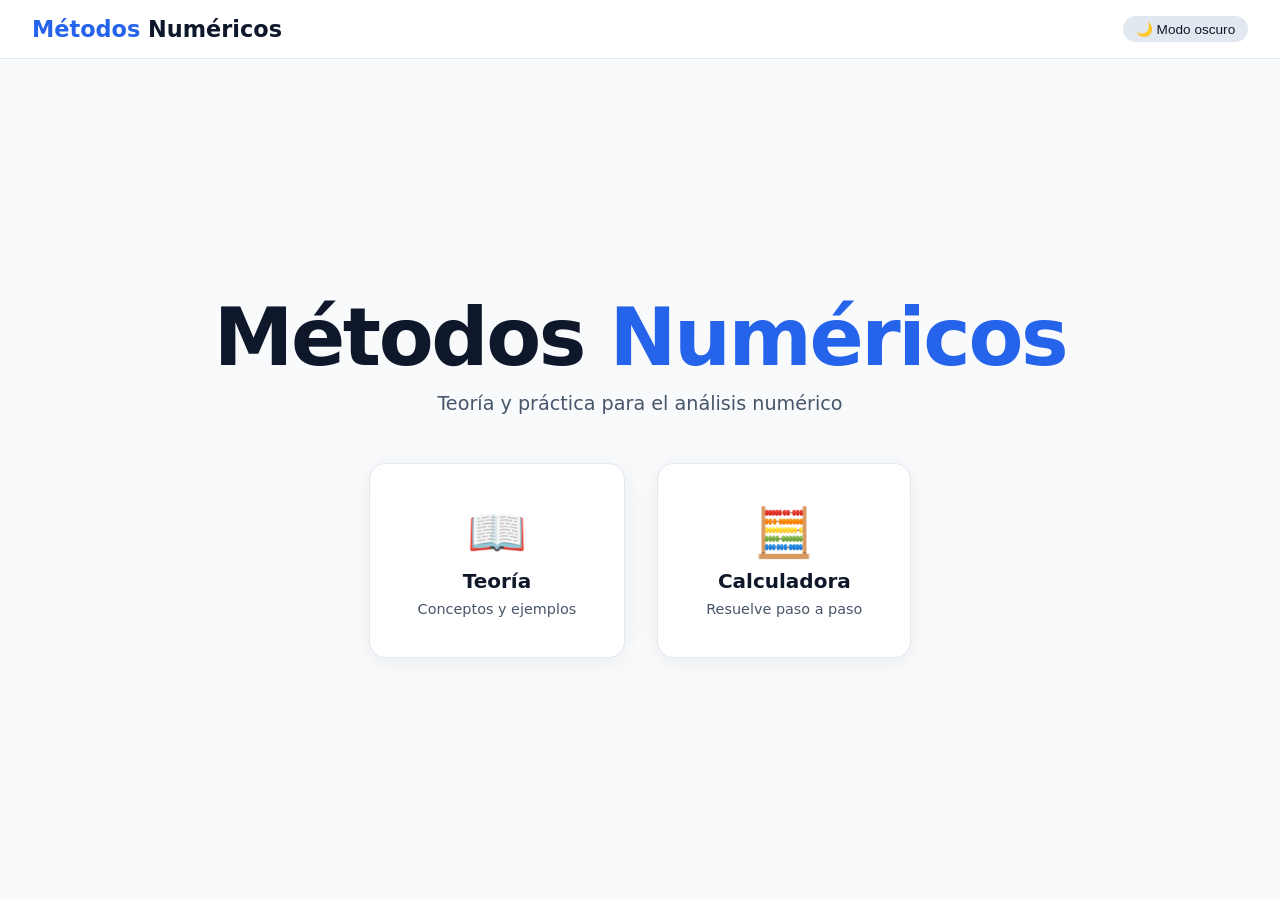
==== index.html @ 533197be "Add files via upload" ====
<!DOCTYPE html>
<html lang="es">
<head>
    <meta charset="UTF-8">
    <meta name="viewport" content="width=device-width, initial-scale=1.0">
    <title>Métodos Numéricos</title>
    <link rel="stylesheet" href="style.css">
</head>
<body>
    <header class="app-header">
        <div class="logo">Métodos <span>Numéricos</span></div>
        <button class="theme-toggle" id="themeToggle">🌙 Modo oscuro</button>
    </header>

    <main class="home">
        <h1>Métodos <span>Numéricos</span></h1>
        <p>Teoría y práctica para el análisis numérico</p>
        <div class="home-choices">
            <a href="teoria.html" class="choice-card">
                <span class="icon">📖</span>
                <span class="label">Teoría</span>
                <span class="desc">Conceptos y ejemplos</span>
            </a>
            <a href="calculadora.html" class="choice-card">
                <span class="icon">🧮</span>
                <span class="label">Calculadora</span>
                <span class="desc">Resuelve paso a paso</span>
            </a>
        </div>
    </main>

    <script src="theme.js"></script>
</body>
</html>
---- style.css ----
/* style.css */
:root {
    --bg: #f8fafc;
    --surface: #ffffff;
    --card-bg: #ffffff;
    --border: #e2e8f0;
    --text: #0f172a;
    --text-muted: #475569;
    --accent: #2563eb;
    --accent-soft: #dbeafe;
    --shadow: 0 4px 24px rgba(0, 0, 0, 0.06);
    --radius: 1rem;
    --transition: 0.3s ease;
}
[data-theme="dark"] {
    --bg: #0f172a;
    --surface: #1e293b;
    --card-bg: #1e293b;
    --border: #334155;
    --text: #f1f5f9;
    --text-muted: #94a3b8;
    --accent: #60a5fa;
    --accent-soft: #1e3a5f;
    --shadow: 0 4px 24px rgba(0, 0, 0, 0.4);
}
* {
    box-sizing: border-box;
    margin: 0;
    padding: 0;
}
html { font-size: 16px; scroll-behavior: smooth; }
body {
    font-family: 'Inter', system-ui, sans-serif;
    background: var(--bg);
    color: var(--text);
    min-height: 100vh;
    transition: background var(--transition), color var(--transition);
}
.app-header {
    display: flex;
    justify-content: space-between;
    align-items: center;
    padding: 1rem 2rem;
    background: var(--surface);
    border-bottom: 1px solid var(--border);
    position: sticky;
    top: 0;
    z-index: 100;
    backdrop-filter: blur(8px);
}
.app-header .logo {
    font-size: 1.4rem;
    font-weight: 700;
    color: var(--accent);
}
.app-header .logo span { color: var(--text); }
.theme-toggle {
    background: var(--border);
    border: none;
    border-radius: 2rem;
    padding: 0.3rem 0.8rem;
    font-size: 0.85rem;
    font-weight: 500;
    color: var(--text);
    cursor: pointer;
}
.theme-toggle:hover { background: var(--accent-soft); }
.home {
    flex: 1;
    display: flex;
    flex-direction: column;
    justify-content: center;
    align-items: center;
    padding: 2rem;
    text-align: center;
    min-height: calc(100vh - 70px);
}
.home h1 {
    font-size: clamp(2.8rem, 10vw, 5rem);
    font-weight: 700;
    letter-spacing: -0.03em;
    color: var(--text);
}
.home h1 span { color: var(--accent); }
.home p {
    font-size: 1.2rem;
    color: var(--text-muted);
    margin: 0.5rem 0 3rem;
}
.home-choices {
    display: flex;
    gap: 2rem;
    flex-wrap: wrap;
    justify-content: center;
}
.choice-card {
    background: var(--card-bg);
    border: 1px solid var(--border);
    border-radius: var(--radius);
    padding: 2.5rem 3rem;
    min-width: 200px;
    box-shadow: var(--shadow);
    cursor: pointer;
    transition: transform 0.25s, box-shadow 0.3s;
    color: var(--text);
    text-decoration: none;
    display: flex;
    flex-direction: column;
    align-items: center;
    gap: 0.5rem;
}
.choice-card:hover {
    transform: translateY(-6px);
    box-shadow: 0 12px 48px rgba(0, 0, 0, 0.1);
}
.choice-card .icon { font-size: 3rem; }
.choice-card .label { font-size: 1.25rem; font-weight: 600; }
.choice-card .desc { font-size: 0.9rem; color: var(--text-muted); }
.content {
    flex: 1;
    padding: 2rem 2rem 4rem;
    max-width: 1200px;
    margin: 0 auto;
    width: 100%;
}
.content-header {
    display: flex;
    align-items: center;
    gap: 1rem;
    margin-bottom: 2rem;
    flex-wrap: wrap;
}
.btn-back {
    background: transparent;
    border: none;
    font-size: 1rem;
    font-weight: 500;
    color: var(--text-muted);
    cursor: pointer;
    padding: 0.4rem 0.8rem;
    border-radius: 0.5rem;
    text-decoration: none;
}
.btn-back:hover {
    background: var(--border);
    color: var(--text);
}
.content-title {
    font-size: 1.8rem;
    font-weight: 600;
    color: var(--text);
}
.theory-grid {
    display: grid;
    grid-template-columns: repeat(auto-fill, minmax(300px, 1fr));
    gap: 1.5rem;
}
.theory-card {
    background: var(--card-bg);
    border: 1px solid var(--border);
    border-radius: var(--radius);
    padding: 1.5rem 1.75rem;
    box-shadow: var(--shadow);
    transition: box-shadow 0.25s, transform 0.2s;
    display: flex;
    flex-direction: column;
}
.theory-card:hover {
    box-shadow: 0 8px 32px rgba(0, 0, 0, 0.08);
    transform: translateY(-3px);
}
.theory-card h3 {
    font-size: 1.1rem;
    font-weight: 600;
    color: var(--text);
    display: flex;
    align-items: center;
    gap: 0.5rem;
    margin-bottom: 0.4rem;
}
.theory-card p {
    font-size: 0.9rem;
    color: var(--text-muted);
    line-height: 1.5;
    flex: 1;
}
.theory-card .card-actions {
    display: flex;
    gap: 0.75rem;
    margin-top: 1rem;
    flex-wrap: wrap;
}
.btn-theory-detail {
    background: var(--accent-soft);
    color: var(--accent);
    border: none;
    padding: 0.3rem 1rem;
    border-radius: 2rem;
    font-size: 0.8rem;
    font-weight: 600;
    cursor: pointer;
}
.btn-theory-detail:hover {
    background: var(--accent);
    color: white;
}
.btn-calc-link {
    background: var(--border);
    color: var(--text);
    border: none;
    padding: 0.3rem 1rem;
    border-radius: 2rem;
    font-size: 0.8rem;
    font-weight: 600;
    cursor: pointer;
    text-decoration: none;
}
.btn-calc-link:hover {
    background: var(--text);
    color: var(--bg);
}
.theory-detail {
    background: var(--card-bg);
    border: 1px solid var(--border);
    border-radius: var(--radius);
    padding: 2rem;
    margin-top: 1.5rem;
    box-shadow: var(--shadow);
    display: none;
    animation: fadeSlide 0.3s ease;
}
.theory-detail.open { display: block; }
.theory-detail h2 {
    font-size: 1.5rem;
    font-weight: 600;
    color: var(--text);
    margin-bottom: 0.5rem;
}
.theory-detail .explanation {
    font-size: 1rem;
    line-height: 1.7;
    color: var(--text);
    margin-bottom: 1rem;
}
.theory-detail .formula {
    background: var(--bg);
    padding: 1rem 1.5rem;
    border-radius: 0.75rem;
    border-left: 4px solid var(--accent);
    margin: 1rem 0;
    overflow-x: auto;
}
.theory-detail .example-box {
    background: var(--bg);
    border-radius: 0.75rem;
    padding: 1rem 1.5rem;
    margin: 1rem 0;
    border-left: 4px solid var(--accent-soft);
}
.theory-detail .example-box h4 {
    font-weight: 600;
    color: var(--accent);
    margin-bottom: 0.25rem;
}
.detail-actions {
    display: flex;
    gap: 1rem;
    flex-wrap: wrap;
    margin-top: 1.5rem;
}
.btn-close-detail, .btn-to-calc-detail {
    padding: 0.4rem 1.2rem;
    border: none;
    border-radius: 2rem;
    font-weight: 500;
    font-size: 0.9rem;
    cursor: pointer;
}
.btn-close-detail {
    background: var(--border);
    color: var(--text);
}
.btn-close-detail:hover {
    background: var(--text-muted);
    color: white;
}
.btn-to-calc-detail {
    background: var(--accent-soft);
    color: var(--accent);
    text-decoration: none;
}
.btn-to-calc-detail:hover {
    background: var(--accent);
    color: white;
}
.calc-selector {
    display: grid;
    grid-template-columns: repeat(auto-fill, minmax(200px, 1fr));
    gap: 1rem;
    margin-bottom: 2rem;
}
.calc-selector-item {
    background: var(--card-bg);
    border: 1px solid var(--border);
    border-radius: var(--radius);
    padding: 1rem 1.2rem;
    cursor: pointer;
    transition: transform 0.2s, border-color 0.2s;
    text-align: center;
    box-shadow: var(--shadow);
}
.calc-selector-item:hover {
    transform: translateY(-3px);
    border-color: var(--accent);
}
.calc-selector-item.active {
    border-color: var(--accent);
    background: var(--accent-soft);
}
.calc-selector-item .icon { font-size: 2rem; }
.calc-selector-item .name {
    font-weight: 600;
    margin-top: 0.3rem;
    color: var(--text);
}
.calc-container {
    background: var(--card-bg);
    border: 1px solid var(--border);
    border-radius: var(--radius);
    padding: 2rem;
    box-shadow: var(--shadow);
}
.calc-container h2 {
    font-size: 1.5rem;
    font-weight: 600;
    color: var(--text);
    margin-bottom: 0.5rem;
    display: flex;
    align-items: center;
    gap: 0.5rem;
}
.calc-container .help-box {
    background: var(--bg);
    border-left: 4px solid var(--accent);
    padding: 0.8rem 1.2rem;
    border-radius: 0.5rem;
    margin: 0.5rem 0 1.2rem;
    font-size: 0.95rem;
    color: var(--text);
}
.calc-container .help-box strong { color: var(--accent); }
.field-group {
    margin-bottom: 1rem;
}
.field-group label {
    display: block;
    font-size: 0.8rem;
    font-weight: 600;
    text-transform: uppercase;
    letter-spacing: 0.03em;
    color: var(--text-muted);
    margin-bottom: 0.2rem;
}
.field-group input,
.field-group textarea {
    width: 100%;
    padding: 0.6rem 0.8rem;
    border: 1px solid var(--border);
    border-radius: 0.6rem;
    font-size: 0.95rem;
    background: var(--bg);
    color: var(--text);
    transition: border-color 0.2s;
}
.field-group input:focus,
.field-group textarea:focus {
    outline: none;
    border-color: var(--accent);
    box-shadow: 0 0 0 3px rgba(37, 99, 235, 0.15);
}
.field-group textarea {
    resize: vertical;
    min-height: 60px;
}
.calc-actions {
    display: flex;
    gap: 0.75rem;
    flex-wrap: wrap;
    margin: 1rem 0;
}
.btn-primary {
    background: var(--accent);
    color: white;
    border: none;
    padding: 0.6rem 1.6rem;
    border-radius: 2rem;
    font-weight: 600;
    font-size: 0.9rem;
    cursor: pointer;
}
.btn-primary:hover {
    background: var(--accent-soft);
    color: var(--text);
}
.btn-secondary {
    background: var(--border);
    color: var(--text);
    border: none;
    padding: 0.6rem 1.6rem;
    border-radius: 2rem;
    font-weight: 600;
    font-size: 0.9rem;
    cursor: pointer;
}
.btn-secondary:hover {
    background: var(--text-muted);
    color: white;
}
.result-box {
    margin-top: 1.5rem;
    padding: 1rem 1.5rem;
    background: var(--bg);
    border-radius: 0.75rem;
    border-left: 4px solid var(--accent);
    font-size: 0.95rem;
    color: var(--text);
    overflow-x: auto;
    display: none;
}
.result-box.visible { display: block; }
.result-box .step {
    margin: 0.8rem 0;
    padding: 0.6rem 1rem;
    background: var(--card-bg);
    border-radius: 0.5rem;
    border-left: 3px solid var(--accent-soft);
}
.result-box .step strong { color: var(--accent); }
.result-box table {
    width: 100%;
    border-collapse: collapse;
    margin: 0.8rem 0;
    font-size: 0.9rem;
}
.result-box th,
.result-box td {
    padding: 0.4rem 0.6rem;
    border: 1px solid var(--border);
    text-align: left;
}
.result-box th { background: var(--border); font-weight: 600; }
.result-box .metric-row {
    display: flex;
    flex-wrap: wrap;
    gap: 0.75rem;
    margin: 0.5rem 0 1rem;
}
.result-box .metric {
    background: var(--card-bg);
    padding: 0.3rem 1rem;
    border-radius: 2rem;
    border: 1px solid var(--border);
}
.result-box .metric .label { color: var(--text-muted); margin-right: 0.3rem; }
.result-box .metric .value { font-weight: 600; }
.badge-green {
    background: #d1fae5;
    color: #065f46;
    padding: 0.15rem 0.6rem;
    border-radius: 20px;
    font-size: 0.75rem;
    font-weight: 600;
}
.badge-red {
    background: #fee2e2;
    color: #991b1b;
    padding: 0.15rem 0.6rem;
    border-radius: 20px;
    font-size: 0.75rem;
    font-weight: 600;
}
@keyframes fadeSlide {
    0% { opacity: 0; transform: translateY(10px); }
    100% { opacity: 1; transform: translateY(0); }
}
@media (max-width: 768px) {
    .home-choices { flex-direction: column; gap: 1rem; width: 100%; max-width: 320px; }
    .choice-card { padding: 1.5rem 2rem; }
    .content { padding: 1rem; }
    .theory-grid, .calc-selector { grid-template-columns: 1fr; }
    .calc-container { padding: 1.25rem; }
    .app-header { padding: 0.75rem 1rem; }
}
@media (max-width: 480px) {
    .home h1 { font-size: 2.5rem; }
}
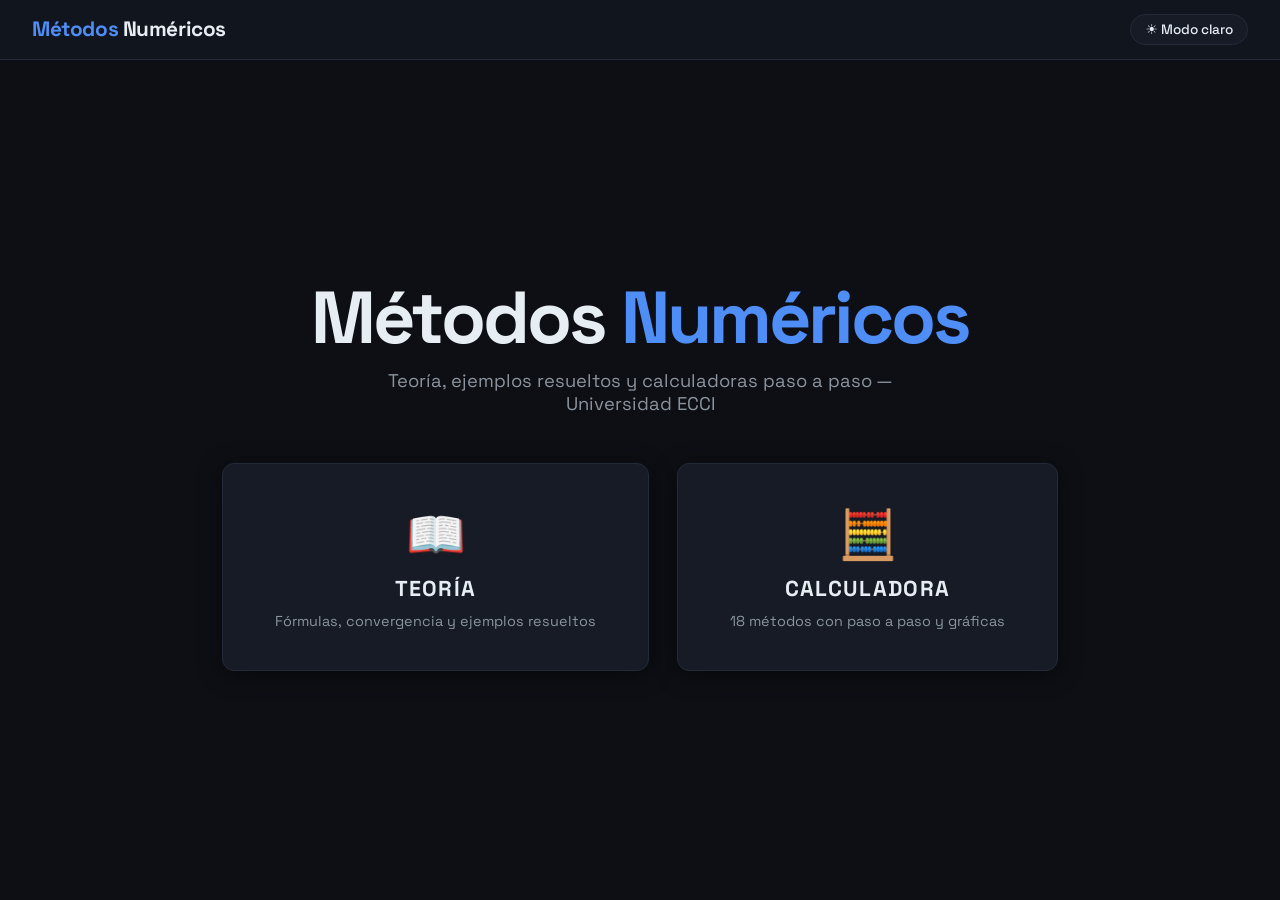
==== commit e846c65b: "Rework app: fix function parser, add theory content and step-by-step calculators - Add nm-core.js: p" ====
--- a/index.html
+++ b/index.html
@@ -4,6 +4,9 @@
     <meta charset="UTF-8">
     <meta name="viewport" content="width=device-width, initial-scale=1.0">
     <title>Métodos Numéricos</title>
+    <link rel="preconnect" href="https://fonts.googleapis.com">
+    <link rel="preconnect" href="https://fonts.gstatic.com" crossorigin>
+    <link href="https://fonts.googleapis.com/css2?family=Space+Grotesk:wght@400;500;600;700&family=JetBrains+Mono:wght@400;500;600&display=swap" rel="stylesheet">
     <link rel="stylesheet" href="style.css">
 </head>
 <body>
@@ -14,17 +17,17 @@
 
     <main class="home">
         <h1>Métodos <span>Numéricos</span></h1>
-        <p>Teoría y práctica para el análisis numérico</p>
+        <p>Teoría, ejemplos resueltos y calculadoras paso a paso — Universidad ECCI</p>
         <div class="home-choices">
             <a href="teoria.html" class="choice-card">
                 <span class="icon">📖</span>
                 <span class="label">Teoría</span>
-                <span class="desc">Conceptos y ejemplos</span>
+                <span class="desc">Fórmulas, convergencia y ejemplos resueltos</span>
             </a>
             <a href="calculadora.html" class="choice-card">
                 <span class="icon">🧮</span>
                 <span class="label">Calculadora</span>
-                <span class="desc">Resuelve paso a paso</span>
+                <span class="desc">18 métodos con paso a paso y gráficas</span>
             </a>
         </div>
     </main>
--- a/style.css
+++ b/style.css
@@ -1,72 +1,92 @@
-/* style.css */
+/* ============================================================
+   style.css — Métodos Numéricos (GitHub dark theme)
+   Dark por defecto; tema claro opcional vía [data-theme="light"]
+   ============================================================ */
 :root {
-    --bg: #f8fafc;
+    --bg: #0d0f14;
+    --surface: #131720;
+    --card-bg: #161b26;
+    --border: #232a38;
+    --text: #e6edf3;
+    --text-muted: #8b949e;
+    --accent: #4f8ef7;
+    --accent-soft: rgba(79, 142, 247, 0.14);
+    --green: #3fb950;
+    --green-soft: rgba(63, 185, 80, 0.14);
+    --red: #f85149;
+    --yellow: #d29922;
+    --shadow: 0 4px 24px rgba(0, 0, 0, 0.45);
+    --radius: 12px;
+    --radius-sm: 8px;
+    --transition: 0.25s ease;
+    --sans: 'Space Grotesk', system-ui, sans-serif;
+    --mono: 'JetBrains Mono', ui-monospace, 'Cascadia Code', monospace;
+}
+[data-theme="light"] {
+    --bg: #f6f8fa;
     --surface: #ffffff;
     --card-bg: #ffffff;
-    --border: #e2e8f0;
-    --text: #0f172a;
-    --text-muted: #475569;
-    --accent: #2563eb;
-    --accent-soft: #dbeafe;
-    --shadow: 0 4px 24px rgba(0, 0, 0, 0.06);
-    --radius: 1rem;
-    --transition: 0.3s ease;
-}
-[data-theme="dark"] {
-    --bg: #0f172a;
-    --surface: #1e293b;
-    --card-bg: #1e293b;
-    --border: #334155;
-    --text: #f1f5f9;
-    --text-muted: #94a3b8;
-    --accent: #60a5fa;
-    --accent-soft: #1e3a5f;
-    --shadow: 0 4px 24px rgba(0, 0, 0, 0.4);
-}
-* {
-    box-sizing: border-box;
-    margin: 0;
-    padding: 0;
-}
+    --border: #d0d7de;
+    --text: #1f2328;
+    --text-muted: #57606a;
+    --accent: #0969da;
+    --accent-soft: rgba(9, 105, 218, 0.12);
+    --green: #1a7f37;
+    --green-soft: rgba(26, 127, 55, 0.12);
+    --red: #cf222e;
+    --yellow: #9a6700;
+    --shadow: 0 4px 24px rgba(0, 0, 0, 0.07);
+}
+
+* { box-sizing: border-box; margin: 0; padding: 0; }
 html { font-size: 16px; scroll-behavior: smooth; }
 body {
-    font-family: 'Inter', system-ui, sans-serif;
+    font-family: var(--sans);
     background: var(--bg);
     color: var(--text);
     min-height: 100vh;
     transition: background var(--transition), color var(--transition);
 }
+code, pre, input, textarea, table, .metric .value, .func-preview {
+    font-family: var(--mono);
+}
+
+/* ===== HEADER ===== */
 .app-header {
     display: flex;
     justify-content: space-between;
     align-items: center;
-    padding: 1rem 2rem;
-    background: var(--surface);
+    padding: 0.9rem 2rem;
+    background: color-mix(in srgb, var(--surface) 85%, transparent);
     border-bottom: 1px solid var(--border);
     position: sticky;
     top: 0;
     z-index: 100;
-    backdrop-filter: blur(8px);
+    backdrop-filter: blur(10px);
 }
 .app-header .logo {
-    font-size: 1.4rem;
+    font-size: 1.3rem;
     font-weight: 700;
+    letter-spacing: -0.02em;
     color: var(--accent);
 }
 .app-header .logo span { color: var(--text); }
 .theme-toggle {
-    background: var(--border);
-    border: none;
+    background: var(--card-bg);
+    border: 1px solid var(--border);
     border-radius: 2rem;
-    padding: 0.3rem 0.8rem;
+    padding: 0.35rem 0.9rem;
+    font-family: var(--sans);
     font-size: 0.85rem;
     font-weight: 500;
     color: var(--text);
     cursor: pointer;
-}
-.theme-toggle:hover { background: var(--accent-soft); }
+    transition: border-color var(--transition), background var(--transition);
+}
+.theme-toggle:hover { border-color: var(--accent); background: var(--accent-soft); }
+
+/* ===== HOME / LANDING ===== */
 .home {
-    flex: 1;
     display: flex;
     flex-direction: column;
     justify-content: center;
@@ -76,20 +96,21 @@
     min-height: calc(100vh - 70px);
 }
 .home h1 {
-    font-size: clamp(2.8rem, 10vw, 5rem);
+    font-size: clamp(2.6rem, 9vw, 4.6rem);
     font-weight: 700;
-    letter-spacing: -0.03em;
-    color: var(--text);
+    letter-spacing: -0.04em;
+    line-height: 1.05;
 }
 .home h1 span { color: var(--accent); }
-.home p {
-    font-size: 1.2rem;
-    color: var(--text-muted);
-    margin: 0.5rem 0 3rem;
+.home > p {
+    font-size: 1.15rem;
+    color: var(--text-muted);
+    margin: 0.8rem 0 3rem;
+    max-width: 34rem;
 }
 .home-choices {
     display: flex;
-    gap: 2rem;
+    gap: 1.75rem;
     flex-wrap: wrap;
     justify-content: center;
 }
@@ -97,27 +118,46 @@
     background: var(--card-bg);
     border: 1px solid var(--border);
     border-radius: var(--radius);
-    padding: 2.5rem 3rem;
-    min-width: 200px;
+    padding: 2.5rem 3.25rem;
+    min-width: 240px;
     box-shadow: var(--shadow);
     cursor: pointer;
-    transition: transform 0.25s, box-shadow 0.3s;
+    transition: transform 0.25s ease, border-color 0.25s ease, box-shadow 0.3s ease;
     color: var(--text);
     text-decoration: none;
     display: flex;
     flex-direction: column;
     align-items: center;
-    gap: 0.5rem;
+    gap: 0.6rem;
+    position: relative;
+    overflow: hidden;
+}
+.choice-card::before {
+    content: '';
+    position: absolute;
+    inset: 0 0 auto 0;
+    height: 3px;
+    background: linear-gradient(90deg, var(--accent), #7c5cff);
+    opacity: 0;
+    transition: opacity 0.25s;
 }
 .choice-card:hover {
     transform: translateY(-6px);
-    box-shadow: 0 12px 48px rgba(0, 0, 0, 0.1);
-}
+    border-color: var(--accent);
+    box-shadow: 0 14px 44px rgba(79, 142, 247, 0.18);
+}
+.choice-card:hover::before { opacity: 1; }
 .choice-card .icon { font-size: 3rem; }
-.choice-card .label { font-size: 1.25rem; font-weight: 600; }
+.choice-card .label {
+    font-size: 1.35rem;
+    font-weight: 700;
+    letter-spacing: 0.06em;
+    text-transform: uppercase;
+}
 .choice-card .desc { font-size: 0.9rem; color: var(--text-muted); }
+
+/* ===== LAYOUT CONTENIDO ===== */
 .content {
-    flex: 1;
     padding: 2rem 2rem 4rem;
     max-width: 1200px;
     margin: 0 auto;
@@ -132,47 +172,42 @@
 }
 .btn-back {
     background: transparent;
-    border: none;
-    font-size: 1rem;
+    border: 1px solid transparent;
+    font-size: 0.95rem;
     font-weight: 500;
     color: var(--text-muted);
     cursor: pointer;
     padding: 0.4rem 0.8rem;
-    border-radius: 0.5rem;
+    border-radius: var(--radius-sm);
     text-decoration: none;
-}
-.btn-back:hover {
-    background: var(--border);
-    color: var(--text);
-}
+    transition: background var(--transition), color var(--transition);
+}
+.btn-back:hover { background: var(--card-bg); color: var(--text); border-color: var(--border); }
 .content-title {
-    font-size: 1.8rem;
-    font-weight: 600;
-    color: var(--text);
-}
+    font-size: 1.7rem;
+    font-weight: 700;
+    letter-spacing: -0.02em;
+}
+
+/* ===== TEORÍA ===== */
 .theory-grid {
     display: grid;
     grid-template-columns: repeat(auto-fill, minmax(300px, 1fr));
-    gap: 1.5rem;
+    gap: 1.25rem;
 }
 .theory-card {
     background: var(--card-bg);
     border: 1px solid var(--border);
     border-radius: var(--radius);
-    padding: 1.5rem 1.75rem;
-    box-shadow: var(--shadow);
-    transition: box-shadow 0.25s, transform 0.2s;
+    padding: 1.4rem 1.6rem;
+    transition: transform 0.2s ease, border-color 0.2s ease;
     display: flex;
     flex-direction: column;
 }
-.theory-card:hover {
-    box-shadow: 0 8px 32px rgba(0, 0, 0, 0.08);
-    transform: translateY(-3px);
-}
+.theory-card:hover { transform: translateY(-3px); border-color: var(--accent); }
 .theory-card h3 {
-    font-size: 1.1rem;
-    font-weight: 600;
-    color: var(--text);
+    font-size: 1.05rem;
+    font-weight: 600;
     display: flex;
     align-items: center;
     gap: 0.5rem;
@@ -181,44 +216,42 @@
 .theory-card p {
     font-size: 0.9rem;
     color: var(--text-muted);
-    line-height: 1.5;
+    line-height: 1.55;
     flex: 1;
 }
 .theory-card .card-actions {
     display: flex;
-    gap: 0.75rem;
+    gap: 0.6rem;
     margin-top: 1rem;
     flex-wrap: wrap;
 }
 .btn-theory-detail {
     background: var(--accent-soft);
     color: var(--accent);
-    border: none;
+    border: 1px solid transparent;
+    padding: 0.3rem 1rem;
+    border-radius: 2rem;
+    font-family: var(--sans);
+    font-size: 0.8rem;
+    font-weight: 600;
+    cursor: pointer;
+    transition: background var(--transition), color var(--transition);
+}
+.btn-theory-detail:hover { background: var(--accent); color: #fff; }
+.btn-calc-link {
+    background: var(--surface);
+    color: var(--text);
+    border: 1px solid var(--border);
     padding: 0.3rem 1rem;
     border-radius: 2rem;
     font-size: 0.8rem;
     font-weight: 600;
     cursor: pointer;
-}
-.btn-theory-detail:hover {
-    background: var(--accent);
-    color: white;
-}
-.btn-calc-link {
-    background: var(--border);
-    color: var(--text);
-    border: none;
-    padding: 0.3rem 1rem;
-    border-radius: 2rem;
-    font-size: 0.8rem;
-    font-weight: 600;
-    cursor: pointer;
     text-decoration: none;
-}
-.btn-calc-link:hover {
-    background: var(--text);
-    color: var(--bg);
-}
+    transition: border-color var(--transition);
+}
+.btn-calc-link:hover { border-color: var(--accent); color: var(--accent); }
+
 .theory-detail {
     background: var(--card-bg);
     border: 1px solid var(--border);
@@ -232,96 +265,113 @@
 .theory-detail.open { display: block; }
 .theory-detail h2 {
     font-size: 1.5rem;
-    font-weight: 600;
-    color: var(--text);
-    margin-bottom: 0.5rem;
-}
-.theory-detail .explanation {
-    font-size: 1rem;
-    line-height: 1.7;
-    color: var(--text);
-    margin-bottom: 1rem;
-}
+    font-weight: 700;
+    margin-bottom: 0.75rem;
+}
+.theory-detail h3 {
+    font-size: 1.1rem;
+    font-weight: 600;
+    color: var(--accent);
+    margin: 1.4rem 0 0.5rem;
+}
+.theory-detail p { line-height: 1.7; margin: 0.5rem 0; }
+.theory-detail ul, .theory-detail ol { margin: 0.5rem 0 0.5rem 1.4rem; line-height: 1.7; }
 .theory-detail .formula {
     background: var(--bg);
-    padding: 1rem 1.5rem;
-    border-radius: 0.75rem;
-    border-left: 4px solid var(--accent);
+    padding: 0.9rem 1.4rem;
+    border-radius: var(--radius-sm);
+    border-left: 3px solid var(--accent);
+    margin: 0.9rem 0;
+    overflow-x: auto;
+}
+.theory-detail .example-box {
+    background: var(--bg);
+    border: 1px solid var(--border);
+    border-radius: var(--radius-sm);
+    padding: 1rem 1.4rem;
     margin: 1rem 0;
-    overflow-x: auto;
-}
-.theory-detail .example-box {
-    background: var(--bg);
-    border-radius: 0.75rem;
-    padding: 1rem 1.5rem;
-    margin: 1rem 0;
-    border-left: 4px solid var(--accent-soft);
+    border-left: 3px solid var(--green);
 }
 .theory-detail .example-box h4 {
     font-weight: 600;
-    color: var(--accent);
-    margin-bottom: 0.25rem;
-}
+    color: var(--green);
+    margin-bottom: 0.4rem;
+}
+.theory-detail .iter-step {
+    background: var(--bg);
+    border: 1px solid var(--border);
+    border-radius: var(--radius-sm);
+    padding: 0.7rem 1.1rem;
+    margin: 0.5rem 0;
+    font-size: 0.92rem;
+    line-height: 1.65;
+}
+.theory-detail .iter-step strong { color: var(--accent); }
+.theory-detail table {
+    width: 100%;
+    border-collapse: collapse;
+    margin: 0.8rem 0;
+    font-size: 0.85rem;
+}
+.theory-detail th, .theory-detail td {
+    padding: 0.4rem 0.6rem;
+    border: 1px solid var(--border);
+    text-align: left;
+}
+.theory-detail th { background: var(--surface); font-weight: 600; }
 .detail-actions {
     display: flex;
-    gap: 1rem;
+    gap: 0.9rem;
     flex-wrap: wrap;
     margin-top: 1.5rem;
 }
 .btn-close-detail, .btn-to-calc-detail {
-    padding: 0.4rem 1.2rem;
-    border: none;
+    padding: 0.45rem 1.3rem;
+    border: 1px solid var(--border);
     border-radius: 2rem;
-    font-weight: 500;
+    font-family: var(--sans);
+    font-weight: 600;
     font-size: 0.9rem;
     cursor: pointer;
-}
-.btn-close-detail {
-    background: var(--border);
-    color: var(--text);
-}
-.btn-close-detail:hover {
-    background: var(--text-muted);
-    color: white;
-}
+    transition: all var(--transition);
+}
+.btn-close-detail { background: var(--surface); color: var(--text); }
+.btn-close-detail:hover { border-color: var(--text-muted); }
 .btn-to-calc-detail {
-    background: var(--accent-soft);
-    color: var(--accent);
+    background: var(--accent);
+    color: #fff;
+    border-color: transparent;
     text-decoration: none;
 }
-.btn-to-calc-detail:hover {
-    background: var(--accent);
-    color: white;
-}
+.btn-to-calc-detail:hover { filter: brightness(1.15); }
+
+/* ===== CALCULADORA ===== */
 .calc-selector {
     display: grid;
-    grid-template-columns: repeat(auto-fill, minmax(200px, 1fr));
-    gap: 1rem;
+    grid-template-columns: repeat(auto-fill, minmax(170px, 1fr));
+    gap: 0.8rem;
     margin-bottom: 2rem;
 }
 .calc-selector-item {
     background: var(--card-bg);
     border: 1px solid var(--border);
-    border-radius: var(--radius);
-    padding: 1rem 1.2rem;
-    cursor: pointer;
-    transition: transform 0.2s, border-color 0.2s;
+    border-radius: var(--radius-sm);
+    padding: 0.9rem 0.8rem;
+    cursor: pointer;
+    transition: transform 0.18s ease, border-color 0.18s ease, background 0.18s ease;
     text-align: center;
-    box-shadow: var(--shadow);
-}
-.calc-selector-item:hover {
-    transform: translateY(-3px);
-    border-color: var(--accent);
-}
+}
+.calc-selector-item:hover { transform: translateY(-3px); border-color: var(--accent); }
 .calc-selector-item.active {
     border-color: var(--accent);
     background: var(--accent-soft);
 }
-.calc-selector-item .icon { font-size: 2rem; }
+.calc-selector-item .icon { font-size: 1.7rem; }
 .calc-selector-item .name {
     font-weight: 600;
+    font-size: 0.82rem;
     margin-top: 0.3rem;
-    color: var(--text);
+    line-height: 1.3;
 }
 .calc-container {
     background: var(--card-bg);
@@ -331,166 +381,339 @@
     box-shadow: var(--shadow);
 }
 .calc-container h2 {
-    font-size: 1.5rem;
-    font-weight: 600;
-    color: var(--text);
+    font-size: 1.45rem;
+    font-weight: 700;
     margin-bottom: 0.5rem;
     display: flex;
     align-items: center;
     gap: 0.5rem;
 }
-.calc-container .help-box {
-    background: var(--bg);
-    border-left: 4px solid var(--accent);
-    padding: 0.8rem 1.2rem;
-    border-radius: 0.5rem;
-    margin: 0.5rem 0 1.2rem;
-    font-size: 0.95rem;
+/* Panel lateral de ayuda (teoría del método) */
+.help-box {
+    position: fixed;
+    top: 0;
+    right: 0;
+    height: 100vh;
+    width: min(560px, 92vw);
+    background: var(--surface);
+    border-left: 1px solid var(--accent);
+    box-shadow: -12px 0 40px rgba(0, 0, 0, 0.5);
+    padding: 1.5rem 1.75rem 3rem;
+    overflow-y: auto;
+    z-index: 300;
+    font-size: 0.92rem;
+    line-height: 1.65;
+    transform: translateX(105%);
+    transition: transform 0.3s ease;
+    visibility: hidden;
+}
+.help-box.visible { transform: translateX(0); visibility: visible; }
+.help-box strong { color: var(--accent); }
+.help-box h2 { font-size: 1.3rem; margin-bottom: 0.6rem; }
+.help-box h3 { font-size: 1rem; color: var(--accent); margin: 1.2rem 0 0.4rem; }
+.help-box ul, .help-box ol { margin: 0.4rem 0 0.4rem 1.3rem; }
+.help-box .formula {
+    background: var(--bg);
+    padding: 0.7rem 1rem;
+    border-radius: var(--radius-sm);
+    border-left: 3px solid var(--accent);
+    margin: 0.7rem 0;
+    overflow-x: auto;
+}
+.help-box .example-box {
+    background: var(--bg);
+    border: 1px solid var(--border);
+    border-left: 3px solid var(--green);
+    border-radius: var(--radius-sm);
+    padding: 0.8rem 1rem;
+    margin: 0.8rem 0;
+}
+.help-box .example-box h4 { color: var(--green); margin-bottom: 0.3rem; }
+.help-box .iter-step {
+    background: var(--bg);
+    border: 1px solid var(--border);
+    border-radius: var(--radius-sm);
+    padding: 0.6rem 0.9rem;
+    margin: 0.45rem 0;
+}
+.help-box .iter-step strong { color: var(--accent); }
+.help-box table {
+    width: 100%;
+    border-collapse: collapse;
+    margin: 0.7rem 0;
+    font-size: 0.78rem;
+    white-space: nowrap;
+    display: block;
+    overflow-x: auto;
+}
+.help-box th, .help-box td { padding: 0.3rem 0.5rem; border: 1px solid var(--border); }
+.help-box th { background: var(--card-bg); }
+.help-close {
+    position: sticky;
+    top: 0;
+    float: right;
+    background: var(--card-bg);
+    border: 1px solid var(--border);
+    border-radius: 2rem;
     color: var(--text);
-}
-.calc-container .help-box strong { color: var(--accent); }
-.field-group {
-    margin-bottom: 1rem;
-}
+    font-family: var(--sans);
+    font-weight: 600;
+    font-size: 0.85rem;
+    padding: 0.3rem 1rem;
+    cursor: pointer;
+    z-index: 2;
+}
+.help-close:hover { border-color: var(--accent); color: var(--accent); }
+.help-backdrop {
+    position: fixed;
+    inset: 0;
+    background: rgba(0, 0, 0, 0.45);
+    z-index: 290;
+    opacity: 0;
+    visibility: hidden;
+    transition: opacity 0.3s ease;
+}
+.help-backdrop.visible { opacity: 1; visibility: visible; }
+.field-group { margin-bottom: 1rem; }
 .field-group label {
     display: block;
-    font-size: 0.8rem;
+    font-size: 0.75rem;
     font-weight: 600;
     text-transform: uppercase;
-    letter-spacing: 0.03em;
-    color: var(--text-muted);
-    margin-bottom: 0.2rem;
-}
-.field-group input,
-.field-group textarea {
+    letter-spacing: 0.05em;
+    color: var(--text-muted);
+    margin-bottom: 0.3rem;
+    font-family: var(--sans);
+}
+.field-group input, .field-group textarea {
     width: 100%;
-    padding: 0.6rem 0.8rem;
-    border: 1px solid var(--border);
-    border-radius: 0.6rem;
-    font-size: 0.95rem;
+    padding: 0.6rem 0.85rem;
+    border: 1px solid var(--border);
+    border-radius: var(--radius-sm);
+    font-size: 0.92rem;
     background: var(--bg);
     color: var(--text);
-    transition: border-color 0.2s;
-}
-.field-group input:focus,
-.field-group textarea:focus {
+    transition: border-color 0.2s, box-shadow 0.2s;
+}
+.field-group input:focus, .field-group textarea:focus {
     outline: none;
     border-color: var(--accent);
-    box-shadow: 0 0 0 3px rgba(37, 99, 235, 0.15);
-}
-.field-group textarea {
-    resize: vertical;
-    min-height: 60px;
-}
+    box-shadow: 0 0 0 3px var(--accent-soft);
+}
+.field-group textarea { resize: vertical; min-height: 64px; }
 .calc-actions {
     display: flex;
-    gap: 0.75rem;
+    gap: 0.7rem;
     flex-wrap: wrap;
-    margin: 1rem 0;
-}
-.btn-primary {
-    background: var(--accent);
-    color: white;
+    margin: 1.1rem 0;
+}
+.btn-primary, .btn-secondary, .btn-help, .btn-steps {
     border: none;
-    padding: 0.6rem 1.6rem;
-    border-radius: 2rem;
+    padding: 0.6rem 1.5rem;
+    border-radius: var(--radius-sm);
+    font-family: var(--sans);
     font-weight: 600;
     font-size: 0.9rem;
     cursor: pointer;
-}
-.btn-primary:hover {
+    transition: filter var(--transition), background var(--transition), color var(--transition);
+}
+.btn-primary { background: var(--accent); color: #fff; }
+.btn-primary:hover { filter: brightness(1.15); }
+.btn-help {
     background: var(--accent-soft);
+    color: var(--accent);
+    border: 1px solid var(--accent);
+}
+.btn-help:hover { background: var(--accent); color: #fff; }
+.btn-steps {
+    background: var(--green-soft);
+    color: var(--green);
+    border: 1px solid var(--green);
+}
+.btn-steps:hover { background: var(--green); color: #fff; }
+.btn-secondary {
+    background: var(--surface);
     color: var(--text);
-}
-.btn-secondary {
-    background: var(--border);
-    color: var(--text);
-    border: none;
-    padding: 0.6rem 1.6rem;
-    border-radius: 2rem;
-    font-weight: 600;
-    font-size: 0.9rem;
-    cursor: pointer;
-}
-.btn-secondary:hover {
-    background: var(--text-muted);
-    color: white;
-}
+    border: 1px solid var(--border);
+}
+.btn-secondary:hover { border-color: var(--text-muted); }
+
+/* ===== RESULTADOS ===== */
 .result-box {
     margin-top: 1.5rem;
-    padding: 1rem 1.5rem;
-    background: var(--bg);
-    border-radius: 0.75rem;
-    border-left: 4px solid var(--accent);
-    font-size: 0.95rem;
-    color: var(--text);
+    padding: 1rem 1.4rem;
+    background: var(--bg);
+    border: 1px solid var(--border);
+    border-radius: var(--radius-sm);
+    border-left: 3px solid var(--accent);
+    font-size: 0.92rem;
     overflow-x: auto;
     display: none;
 }
-.result-box.visible { display: block; }
+.result-box.visible { display: block; animation: fadeSlide 0.25s ease; }
 .result-box .step {
-    margin: 0.8rem 0;
+    margin: 0.7rem 0;
     padding: 0.6rem 1rem;
     background: var(--card-bg);
-    border-radius: 0.5rem;
-    border-left: 3px solid var(--accent-soft);
-}
-.result-box .step strong { color: var(--accent); }
+    border: 1px solid var(--border);
+    border-radius: var(--radius-sm);
+    border-left: 3px solid var(--green);
+    line-height: 1.65;
+}
+.result-box .step strong { color: var(--green); }
 .result-box table {
     width: 100%;
     border-collapse: collapse;
     margin: 0.8rem 0;
-    font-size: 0.9rem;
-}
-.result-box th,
-.result-box td {
-    padding: 0.4rem 0.6rem;
-    border: 1px solid var(--border);
-    text-align: left;
-}
-.result-box th { background: var(--border); font-weight: 600; }
+    font-size: 0.82rem;
+    white-space: nowrap;
+}
+.result-box th, .result-box td {
+    padding: 0.35rem 0.6rem;
+    border: 1px solid var(--border);
+    text-align: right;
+}
+.result-box th {
+    background: var(--surface);
+    font-weight: 600;
+    text-align: center;
+    font-family: var(--sans);
+}
+.result-box td:first-child, .result-box th:first-child { text-align: center; }
 .result-box .metric-row {
     display: flex;
     flex-wrap: wrap;
-    gap: 0.75rem;
+    gap: 0.6rem;
     margin: 0.5rem 0 1rem;
 }
 .result-box .metric {
     background: var(--card-bg);
-    padding: 0.3rem 1rem;
+    padding: 0.35rem 1rem;
     border-radius: 2rem;
     border: 1px solid var(--border);
-}
-.result-box .metric .label { color: var(--text-muted); margin-right: 0.3rem; }
-.result-box .metric .value { font-weight: 600; }
+    font-size: 0.85rem;
+}
+.result-box .metric .label {
+    color: var(--text-muted);
+    margin-right: 0.4rem;
+    font-family: var(--sans);
+}
+.result-box .metric .value { font-weight: 600; color: var(--accent); }
 .badge-green {
-    background: #d1fae5;
-    color: #065f46;
+    background: var(--green-soft);
+    color: var(--green);
     padding: 0.15rem 0.6rem;
     border-radius: 20px;
     font-size: 0.75rem;
     font-weight: 600;
 }
 .badge-red {
-    background: #fee2e2;
-    color: #991b1b;
+    background: rgba(248, 81, 73, 0.15);
+    color: var(--red);
     padding: 0.15rem 0.6rem;
     border-radius: 20px;
     font-size: 0.75rem;
     font-weight: 600;
 }
+
+/* ===== TOOLBAR Y PRESETS ===== */
+.toolbar-container {
+    display: flex;
+    flex-wrap: wrap;
+    gap: 4px;
+    margin: 6px 0;
+}
+.sym-group, .preset-group {
+    display: flex;
+    flex-wrap: wrap;
+    gap: 4px;
+    margin-right: 8px;
+}
+.sym-btn {
+    font-size: 11px;
+    padding: 2px 8px;
+    border-radius: 4px;
+    border: 1px solid var(--border);
+    background: var(--bg);
+    color: var(--text-muted);
+    cursor: pointer;
+    font-family: var(--mono);
+    transition: all 0.15s;
+}
+.sym-btn:hover {
+    background: var(--accent-soft);
+    color: var(--accent);
+    border-color: var(--accent);
+}
+.preset-btn {
+    font-size: 11px;
+    padding: 2px 10px;
+    border-radius: 4px;
+    border: 1px solid var(--border);
+    background: var(--surface);
+    color: var(--text-muted);
+    cursor: pointer;
+    transition: all 0.15s;
+}
+.preset-btn:hover {
+    background: var(--accent-soft);
+    color: var(--text);
+}
+.func-preview {
+    font-size: 12px;
+    color: var(--text-muted);
+    min-height: 20px;
+    margin-top: 4px;
+}
+
+/* ===== CHART CARDS ===== */
+.chart-card {
+    background: var(--surface);
+    border: 1px solid var(--border);
+    border-radius: var(--radius-sm);
+    padding: 10px;
+    margin-bottom: 10px;
+}
+.chart-title {
+    font-size: 12px;
+    font-weight: 600;
+    color: var(--text-muted);
+    text-align: center;
+    margin-bottom: 6px;
+    font-family: var(--sans);
+}
+.chart-card canvas {
+    width: 100% !important;
+    height: 180px !important;
+}
+
+/* ===== CDN FALLBACK BANNER ===== */
+.cdn-warning {
+    background: rgba(210, 153, 34, 0.12);
+    border: 1px solid var(--yellow);
+    color: var(--yellow);
+    padding: 0.7rem 1.2rem;
+    border-radius: var(--radius-sm);
+    margin: 0.8rem 0;
+    font-size: 0.88rem;
+}
+
+/* ===== ANIMACIONES Y RESPONSIVE ===== */
 @keyframes fadeSlide {
-    0% { opacity: 0; transform: translateY(10px); }
-    100% { opacity: 1; transform: translateY(0); }
+    from { opacity: 0; transform: translateY(10px); }
+    to { opacity: 1; transform: translateY(0); }
 }
 @media (max-width: 768px) {
     .home-choices { flex-direction: column; gap: 1rem; width: 100%; max-width: 320px; }
-    .choice-card { padding: 1.5rem 2rem; }
-    .content { padding: 1rem; }
-    .theory-grid, .calc-selector { grid-template-columns: 1fr; }
+    .choice-card { padding: 1.6rem 2rem; min-width: 0; }
+    .content { padding: 1rem 1rem 3rem; }
+    .theory-grid { grid-template-columns: 1fr; }
+    .calc-selector { grid-template-columns: repeat(2, 1fr); }
     .calc-container { padding: 1.25rem; }
-    .app-header { padding: 0.75rem 1rem; }
+    .app-header { padding: 0.7rem 1rem; }
+    #chartContainer { grid-template-columns: 1fr !important; }
 }
 @media (max-width: 480px) {
-    .home h1 { font-size: 2.5rem; }
-}+    .home h1 { font-size: 2.4rem; }
+    .calc-selector { grid-template-columns: 1fr; }
+}
